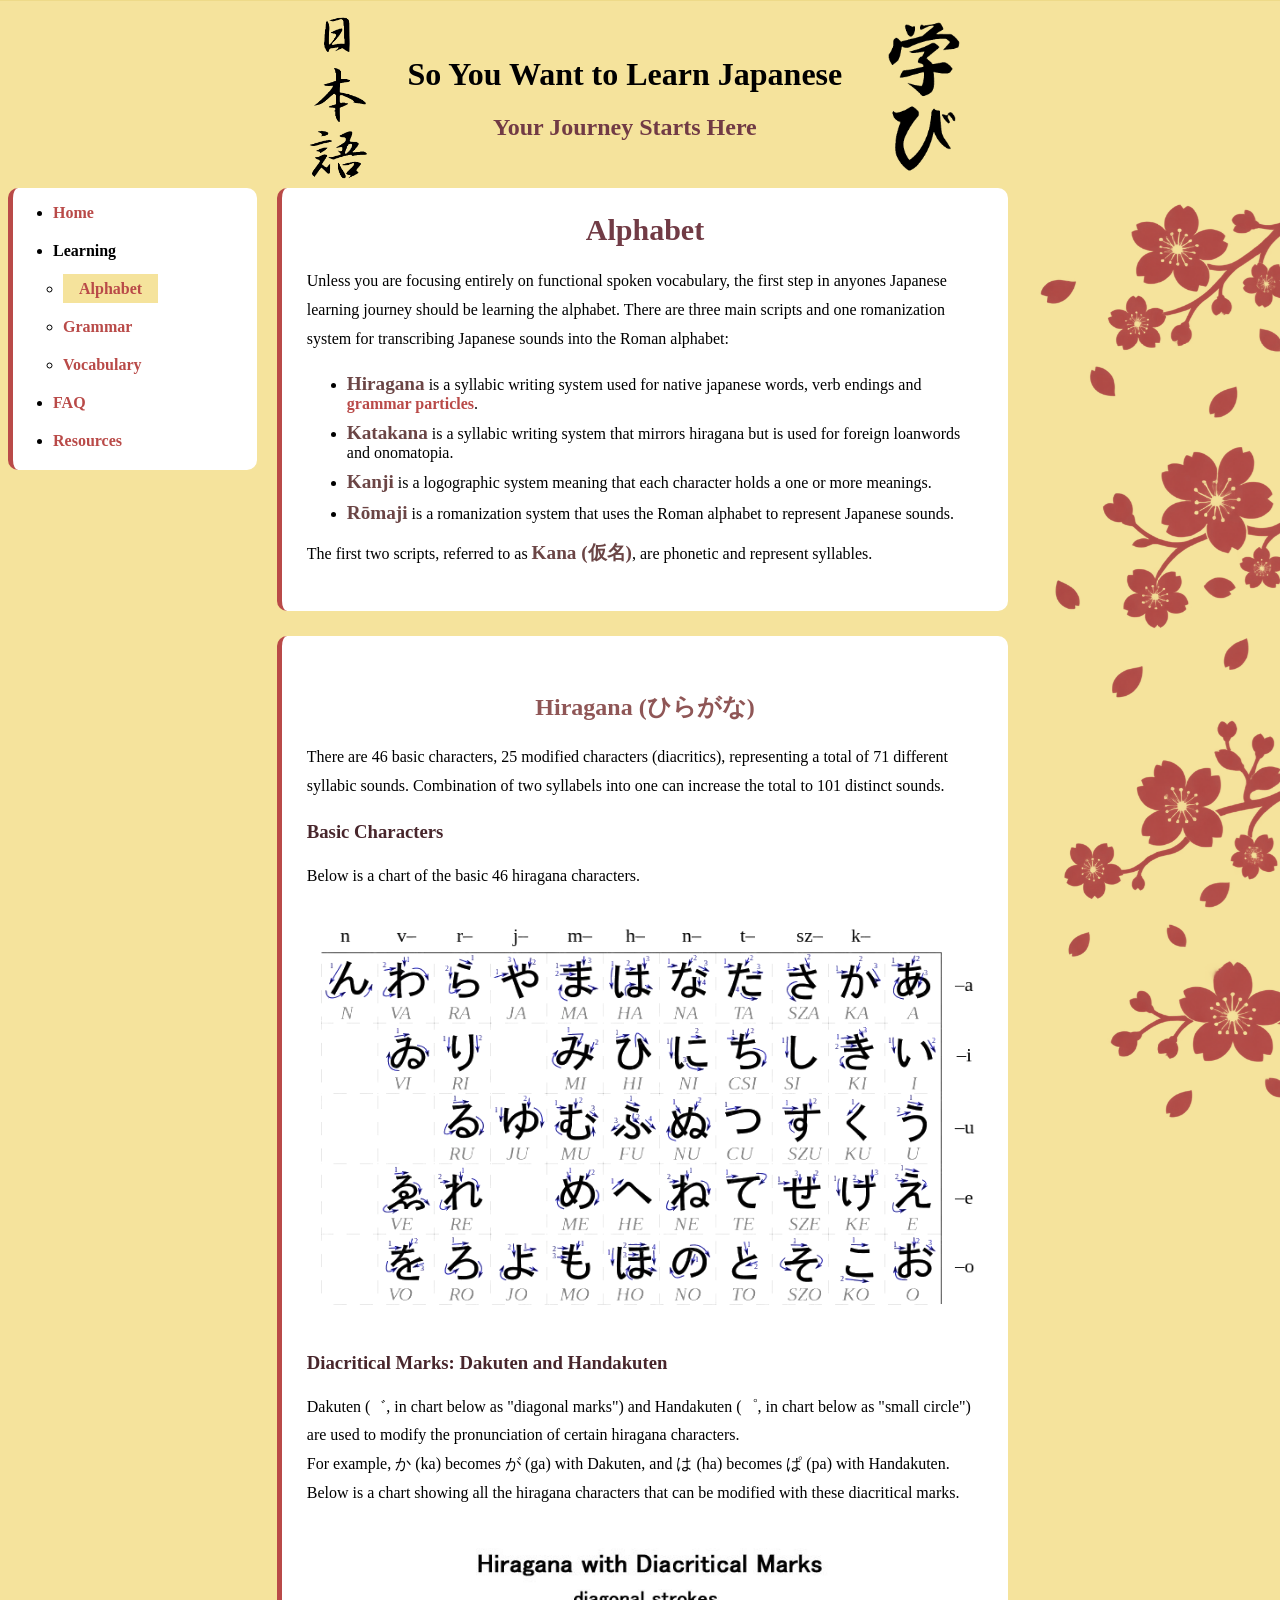
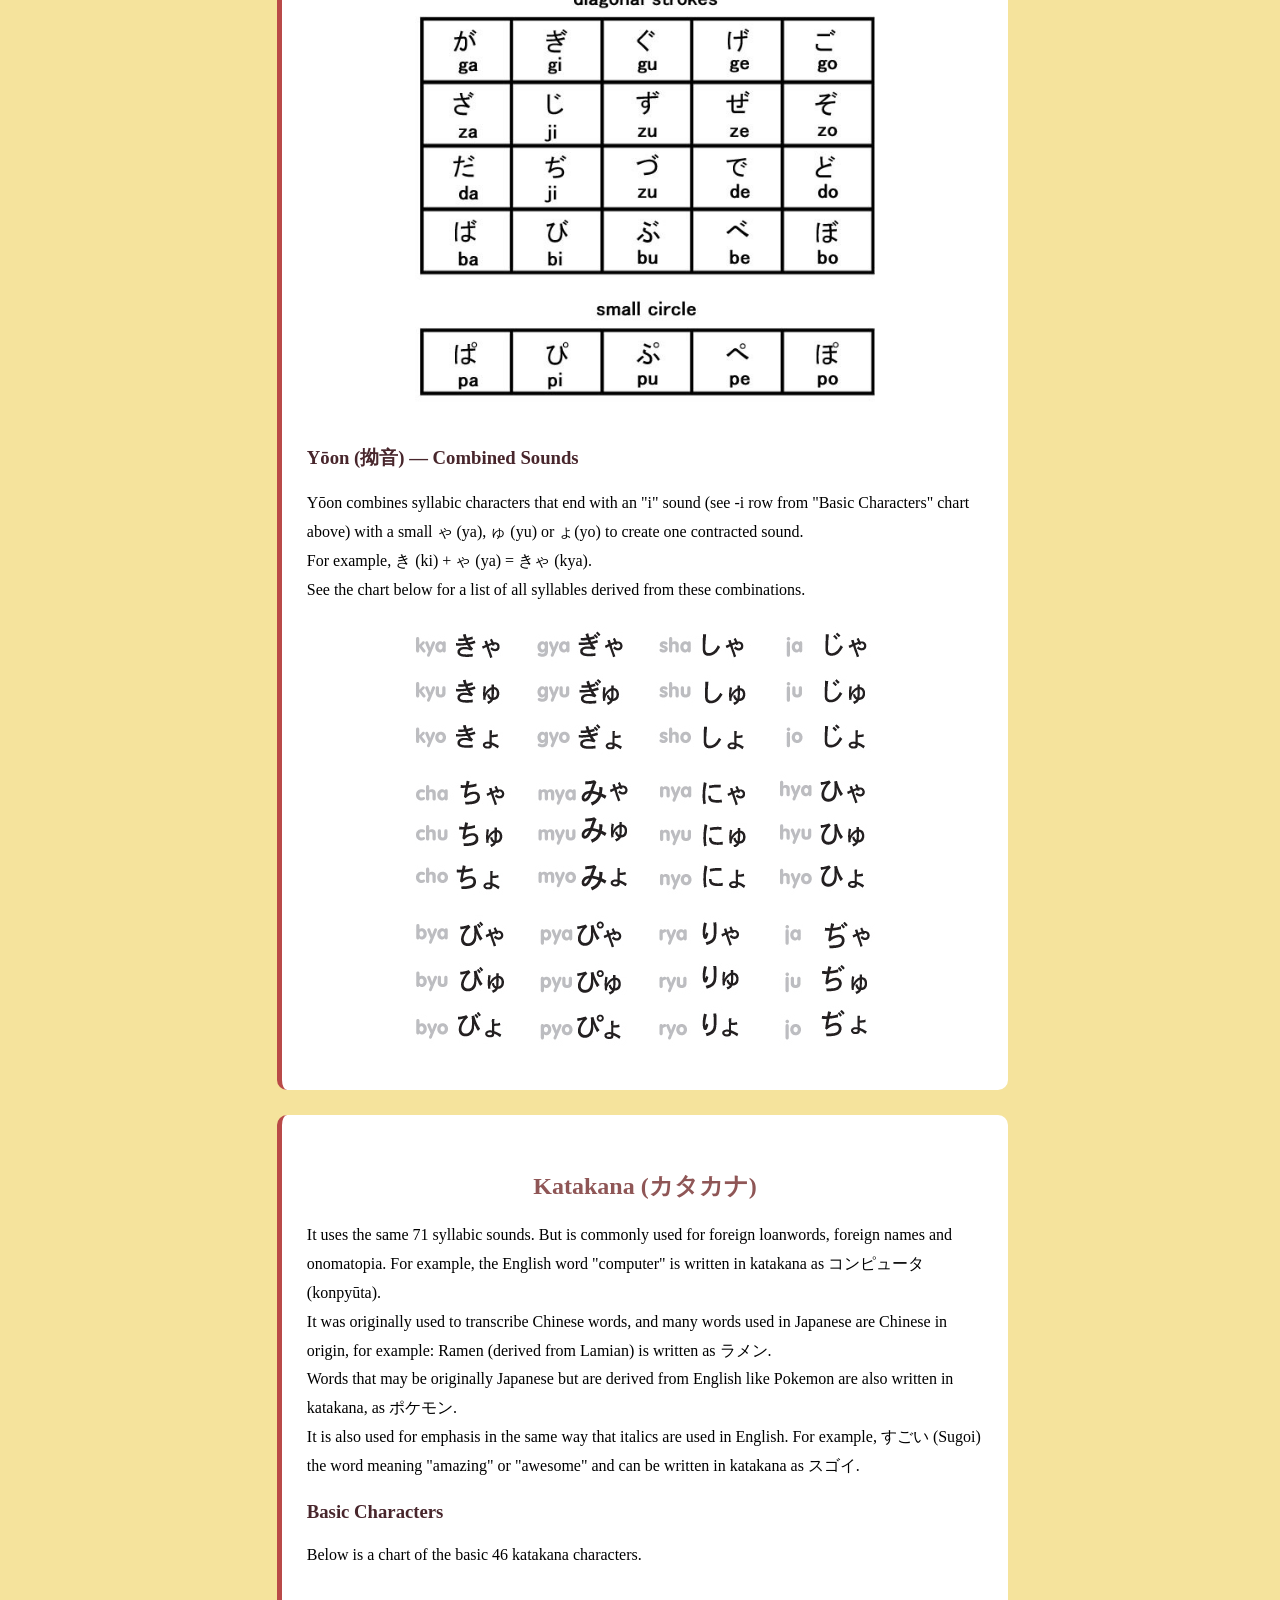
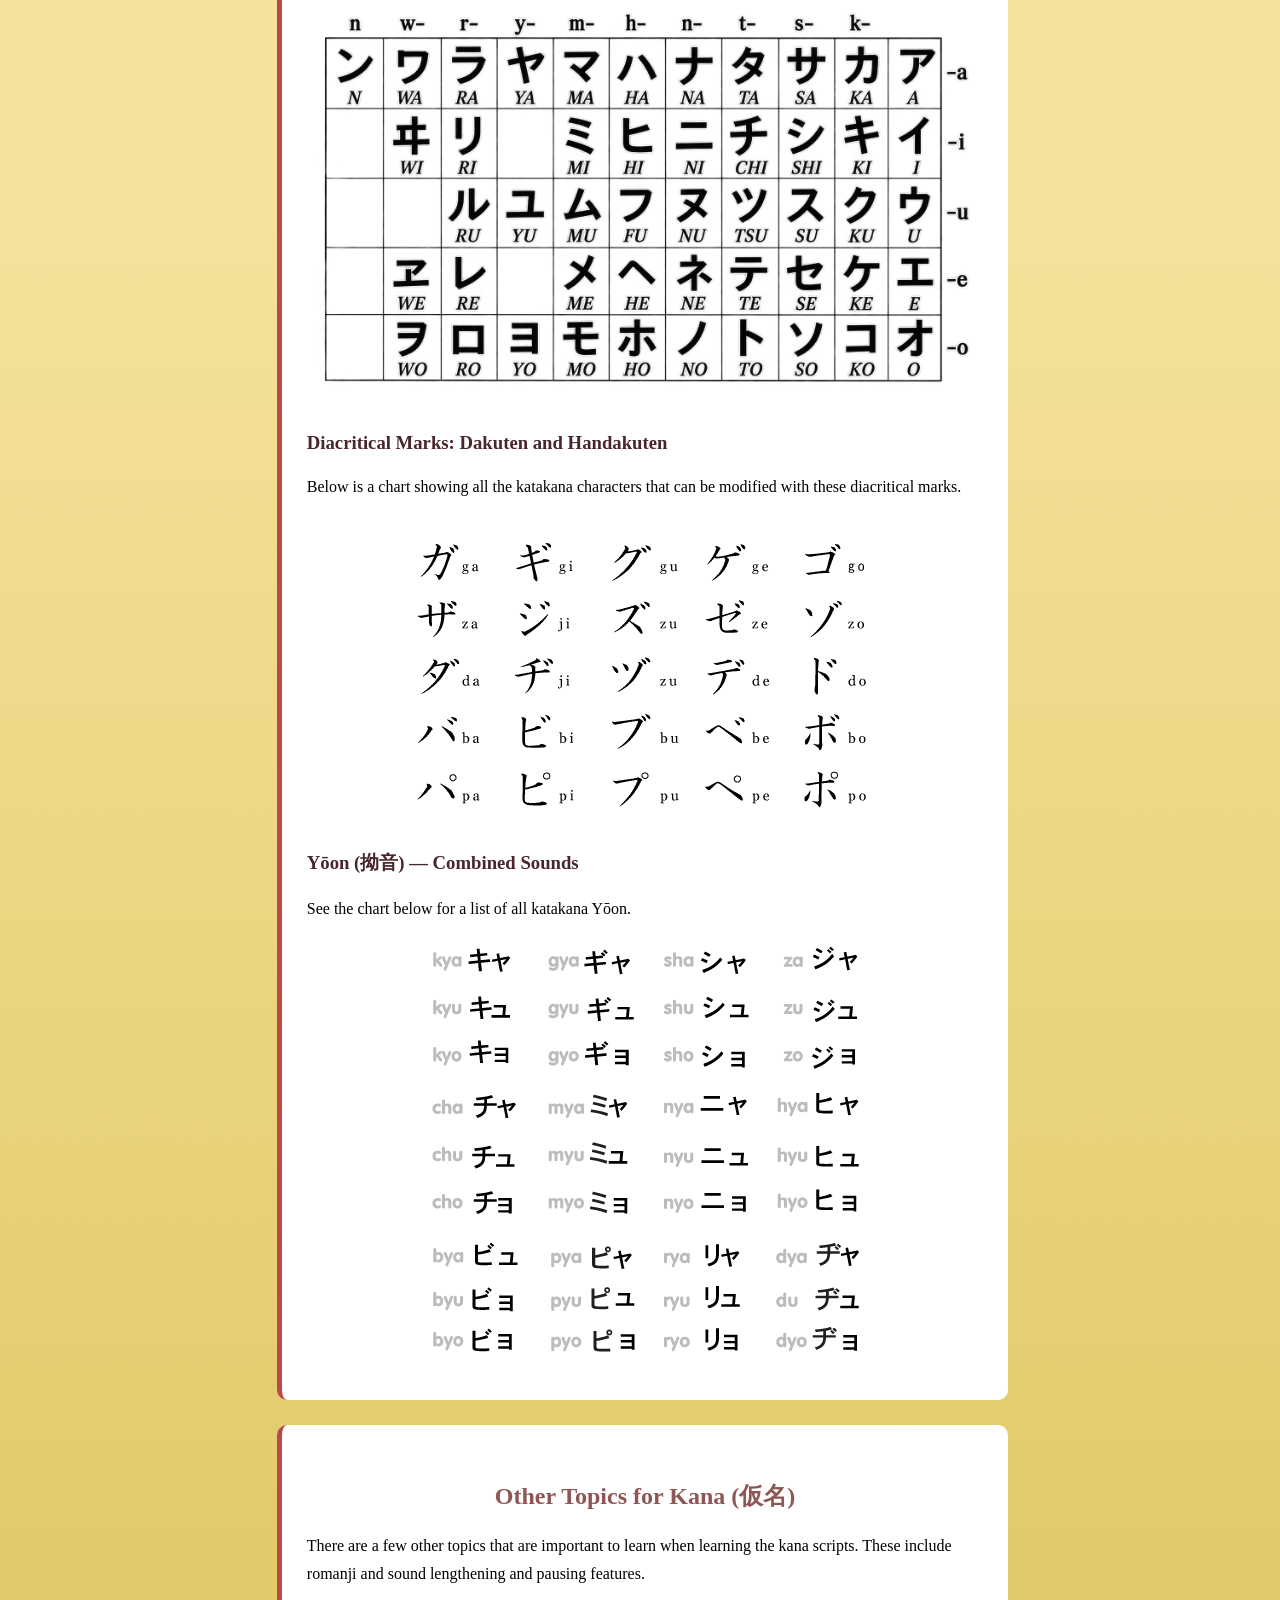
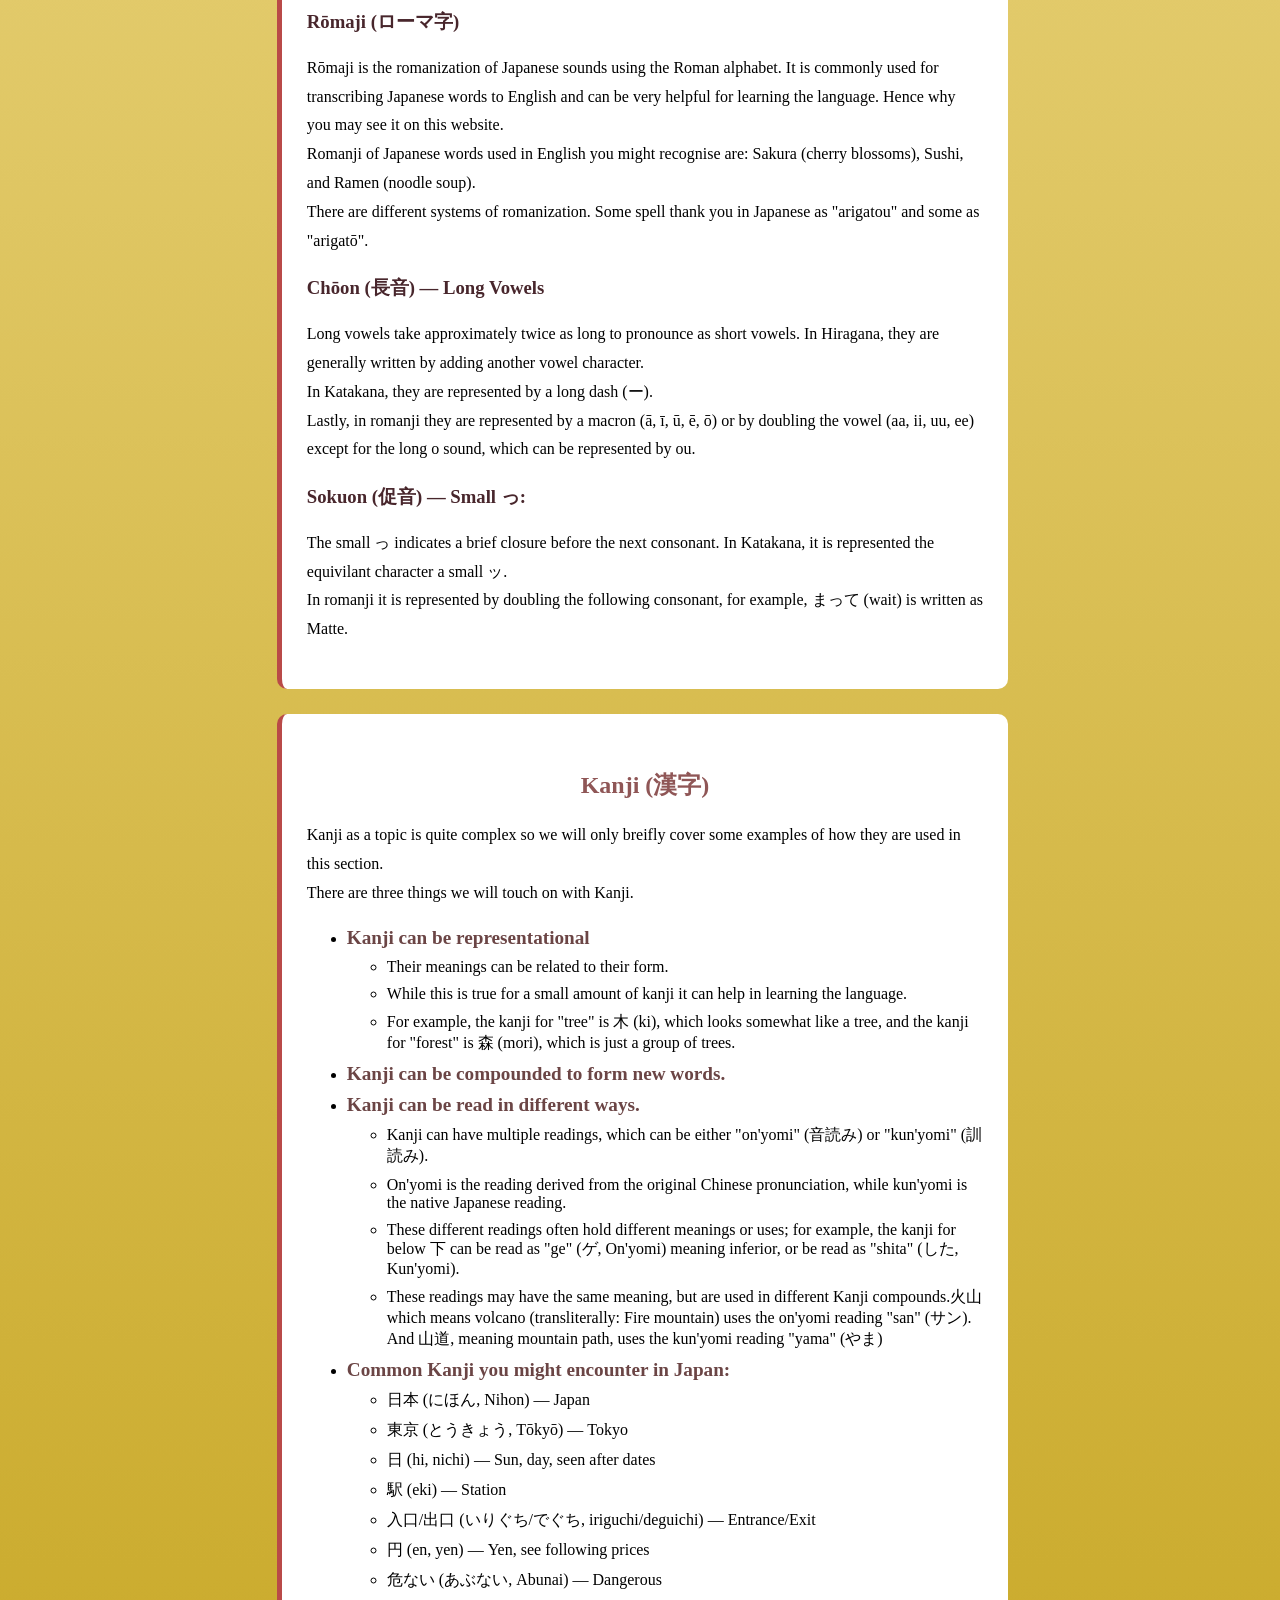
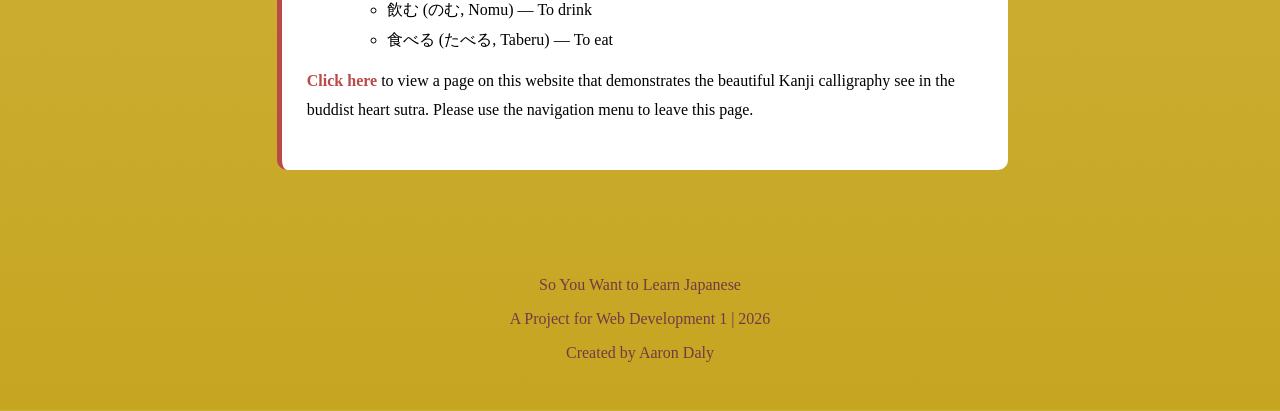
==== alphabet.html @ 7c4d6015 "Add files via upload" ====
<!DOCTYPE html>
<html>
<head>
    <title>Learning Point 1 - Learn Japanese</title>
    <link rel="stylesheet" href="japstyle.css">
</head>
<body>
    <!-- Header -->
    <header>
        <img src="images/japanese_caligraphy_for_japanese_language.png" alt="'Japanese Language' calligraphy" class="header-image">

        <div class="header-text">
            <h1>So You Want to Learn Japanese</h1>
            <h2>Your Journey Starts Here</h2>
        </div>

        <img src="images/japanese_caligraphy_for_learning.png" alt="'Learning' calligraphy" class="header-image">
    </header>
    <!-- Page Layout -->
    <div class="learning-page-layout">

<!-- Navigation Menu -->
        <div id="navigation">
            <ul id="menu">
                <li><a href="index.html">Home</a></li>
                <li><b>Learning</b></li>
                    <ul>
                        <li class="active"><a href="alphabet.html">Alphabet</a> </li>
                        <li><a href="grammar.html">Grammar</a></li>
                        <li><a href="vocab.html">Vocabulary</a></li>
                    </ul>
                <li><a href="faq.html">FAQ</a></li>
                <li><a href="resources.html">Resources</a></li>
            </ul>
        </div>

        <!-- Main Content Area -->
        <main>
            <!--Intro-->
            <div class="learning-content">    
                <h1>Alphabet</h1>
                <p>
                    Unless you are focusing entirely on functional spoken vocabulary, the first step in anyones Japanese
                    learning journey should be learning the alphabet. There are three main scripts and one romanization system for transcribing Japanese sounds into the Roman alphabet:
                    <ul>
                        <li><strong>Hiragana</strong> is a syllabic writing system used for native japanese words, verb endings and <a href=grammar.html>grammar particles</a>. </li>
                        <li><strong>Katakana</strong> is a syllabic writing system that mirrors hiragana but is used for foreign loanwords and onomatopia.</li>
                        <li><strong>Kanji</strong> is a logographic system meaning that each character holds a one or more meanings. </li>
                        <li><strong>Rōmaji</strong> is a romanization system that uses the Roman alphabet to represent Japanese sounds. </li>
                    </ul>
                    The first two scripts, referred to as <strong> Kana (仮名)</strong>, are phonetic and represent syllables.
                </p>
            </div>

            <!--Hiragana lesson-->
            <div class="learning-content">
                <h2>Hiragana (ひらがな)</h2>
                <p>
                    There are 46 basic characters, 25 modified characters (diacritics), 
                    representing a total of 71 different syllabic sounds. 
                    Combination of two syllabels into one can increase the total to 101 distinct sounds.
                </p>
                <h3>Basic Characters</h3>
                <p>
                    Below is a chart of the basic 46 hiragana characters.
                </p>
                <img src="images/hiragana_basic.png" alt="Basic Hiragana chart" style="max-width:100%;">
                <h3>Diacritical Marks: Dakuten and Handakuten</h3>
                <p>
                    Dakuten (゛, in chart below as "diagonal marks") and Handakuten (゜, in chart below as "small circle") are used to modify the pronunciation of certain hiragana characters. <br>
                    For example, か (ka) becomes が (ga) with Dakuten, and は (ha) becomes ぱ (pa) with Handakuten.
                    Below is a chart showing all the hiragana characters that can be modified with these diacritical marks.
                </p>
                <img src="images/hiragana-chart-diacritical.jpg" alt="Hiragana with Diacritical Marks" style="max-width:100%;">
                <h3>Yōon (拗音) — Combined Sounds</h3>
                <p>
                    Yōon combines syllabic characters that end with an "i" sound (see -i row from "Basic Characters" chart above) with a small ゃ (ya), ゅ (yu) or ょ(yo) to create one contracted sound. <br>
                    For example, き (ki) + ゃ (ya) = きゃ (kya). <br>
                    See the chart below for a list of all syllables derived from these combinations.
                </p>
                <img src="images/hiragana_yoon.png" alt="Hiragana yōon chart" style="max-width:100%;">
            </div>

            <!--Katakana lesson-->
            <div class="learning-content">
                <h2>Katakana (カタカナ)</h2>
                <p>
                    It uses the same 71 syllabic sounds. But is commonly used for foreign loanwords, foreign names and onomatopia. 
                    For example, the English word "computer" is written in katakana as コンピュータ (konpyūta). <br>
                    It was originally used to transcribe Chinese words, and many words used in Japanese are Chinese in origin, for example: Ramen (derived from Lamian) is written as ラメン. <br>
                    Words that may be originally Japanese but are derived from English like Pokemon are also written in katakana, as ポケモン. <br>
                    It is also used for emphasis in the same way that italics are used in English. For example, すごい (Sugoi) the word meaning "amazing" or "awesome" and can be written in katakana as スゴイ.
                </p>
                <h3>Basic Characters</h3>
                <p>
                    Below is a chart of the basic 46 katakana characters.
                </p>
                <img src="images/katakana_basic.png" alt="Basic Katakana chart">
                <h3>Diacritical Marks: Dakuten and Handakuten</h3>
                <p>
                    Below is a chart showing all the katakana characters that can be modified with these diacritical marks.
                </p>
                <img src="images/katakana_diacritics.webp" alt="Katakana with Diacritical Marks">
                <h3>Yōon (拗音) — Combined Sounds</h3>
                <p>
                    See the chart below for a list of all katakana Yōon.
                </p>
                <img src="images/katakana_yoon.png" alt="Katakana yōon chart">
            </div>

            <!--Other Topics-->
            <div class="learning-content">
                <h2> Other Topics for Kana (仮名)</h2>
                <p>
                    There are a few other topics that are important to learn when learning the kana scripts. These include romanji and sound lengthening and pausing features. 
                </p>
                <h3>Rōmaji (ローマ字)</h3>
                <p>
                    Rōmaji is the romanization of Japanese sounds using the Roman alphabet. It is commonly used for transcribing Japanese words to English and can be very helpful for learning the language. Hence why you may see it on this website. <br>
                    Romanji of Japanese words used in English you might recognise are: Sakura (cherry blossoms), Sushi, and Ramen (noodle soup). <br>
                    There are different systems of romanization. Some spell thank you in Japanese as "arigatou" and some as "arigatō".
                </p>
                <h3>Chōon (長音) — Long Vowels </h3>
                <p>
                    Long vowels take approximately twice as long to pronounce as short vowels. In Hiragana, they are generally written by adding another vowel character. <br>
                    In Katakana, they are represented by a long dash (ー).<br>
                    Lastly, in romanji they are represented by a macron (ā, ī, ū, ē, ō) or by doubling the vowel (aa, ii, uu, ee) except for the long o sound, which can be represented by ou.
                </p>
                <h3>Sokuon (促音) — Small っ:</h3>
                <p>
                    The small っ indicates a brief closure before the next consonant. In Katakana, it is represented the equivilant character a small ッ.<br>
                    In romanji it is represented by doubling the following consonant, for example, まって (wait) is written as Matte. 
                </p>
            </div>

            <!--Kanji-->
            <div class="learning-content">
                <h2>Kanji (漢字)</h2>
                <p>
                    Kanji as a topic is quite complex so we will only breifly cover some examples of how they are used in this section. <br>
                    There are three things we will touch on with Kanji. 
                </p>
                    <ul>
                        <li> <strong>Kanji can be representational</strong></li>
                        <ul>
                            <li>Their meanings can be related to their form. 
                            <li>While this is true for a small amount of kanji it can help in learning the language. </li> 
                            <li> For example, the kanji for "tree" is 木 (ki), which looks somewhat like a tree, and the kanji for "forest" is 森 (mori), which is just a group of trees.</li>
                        </ul>
                        <li><strong>Kanji can be compounded to form new words.</strong></li>

                        <li><strong>Kanji can be read in different ways.</strong> 
                        <ul>
                            <li>Kanji can have multiple readings, which can be either "on'yomi" (音読み) or "kun'yomi" (訓読み).</li>
                            <li>On'yomi is the reading derived from the original Chinese pronunciation, while kun'yomi is the native Japanese reading.</li>
                            <li>These different readings often hold different meanings or uses; for example, the kanji for below 下 can be read as "ge" (ゲ, On'yomi) meaning inferior, or be read as "shita" (した, Kun'yomi).</li>
                            <li>These readings may have the same meaning, but are used in different Kanji compounds.火山 which means volcano (transliterally: Fire mountain) uses the on'yomi reading "san" (サン). And 山道, meaning mountain path, uses the kun'yomi reading "yama" (やま)</li>
                        </ul>
                            <li> <strong>Common Kanji you might encounter in Japan:</strong></li>
                            <ul>
                                <li> 日本 (にほん, Nihon) — Japan</li>
                                <li> 東京 (とうきょう, Tōkyō) — Tokyo</li>
                                <li> 日 (hi, nichi) — Sun, day, seen after dates</li>
                                <li> 駅 (eki) — Station</li>
                                <li> 入口/出口 (いりぐち/でぐち, iriguchi/deguichi) — Entrance/Exit</li>
                                <li> 円 (en, yen) — Yen, see following prices</li>
                                <li> 危ない (あぶない, Abunai) — Dangerous</li>
                                <li> 飲む (のむ, Nomu) — To drink</li>
                                <li> 食べる (たべる, Taberu) — To eat</li>
                            </ul>
                        </li>
                    </ul>
                <p>
                    <a href="heart_sutra.html"> Click here </a> to view a page on this website that demonstrates the beautiful Kanji calligraphy see in the buddist heart sutra. Please use the navigation menu to leave this page.
                </p>
            </div>
        </main>

        <!-- Blossom decoration -->
        <div class="blossom-panel">
            <img src="images/cherryblossom.png" alt="Cherry Blossoms">
        </div>
    </div>

    <!-- Footer -->
    <footer>
        <p>So You Want to Learn Japanese</p>
        <p> A Project for Web Development 1 | 2026</p>
        <p>Created by Aaron Daly</p>
    </footer>
</body>
</html>
---- japstyle.css ----
/* WHOLE PAGE */
html {
    background: linear-gradient(180deg, #F5E39C, #F5E39C, #c6a521);

    /* Preventing user from scrolling horizontally */
    overflow-x: clip;
}

/* Main content for every page */
main {
    width: 85%;
    max-width: 1000px;
    margin: 0 auto;
}

/* Index page Layout */
.index-page-layout {
    display: flex;
    gap: 20px;
}

/* Index page main content flexbox */
.index-page-layout main {
    flex: 5;
    min-width: 0;
}

/* Left blossom Panel */
.index-left-decoration {
    flex: 1;
    min-width: 0;

    /*used to make sure images only move past the header and then stop scrolling
    used again in navigation bar and with blossom panel on learning content pages*/
    position: sticky;
    top: 0;
    align-self: flex-start;
}

/* Right blossom Panel */
.index-right-decoration {
    flex: 1;
    min-width: 0;
    position: sticky;
    top: 0;
    align-self: flex-start;
}

/* Both blossom images */
.index-right-decoration img,
.index-left-decoration img {
    width: 300px;
    max-width: none;
    height: auto;
    display: block;

    /*used to make sure the images don't change regardless of container size and resizing of the page*/
    position: absolute;
    top: 0;
}

/* Left image */
.index-left-decoration img {
    left: -30px;
    transform: rotate(180deg);
}

/* Right image */
.index-right-decoration img {
    right: -30px;
}


/* Main content box for index page */
.index-content {
    display: flex;
    background-color: white;
    align-items: center;

    /* used to make sure the content is above the blossom images */
    z-index: 1;

    position: relative;
    padding: 25px;
    margin-bottom: 25px;
    border-radius: 10px;
    border-left: 5px solid #B94A48;
}

.index-content-text {
    flex: 2;
    min-width: 0;
    text-align: center;
}

.index-content-image {
    flex: 1;
    min-width: 0;
    display: flex;
    align-items: center;
}

.index-content-image img {
    display: block;
    max-width: 100%;
    max-height: 250px;
    width: auto;
    height: auto;
}

/*When width of page makes images are not readable
the container for the images disappears*/
@media (max-width: 600px) {
    .index-content-image {
        display: none;
    }
}

/* HEADINGS */
header {
    display: flex;
    justify-content: center;
    align-items: center;
    gap: 30px;
    text-align: center;
}

.header-text {
    text-align: center;
}

.header-image {
    height: 180px;
    width: auto;
}

/* colour for main headings sligthly different to boarder colour */
h2 {
    color: #713B45;
}

/* Slightly darker colour for less important sections */
h3 {
    color: #48262c;
}

/* Colour for links matches boarders to not have too many different colours */
a {
    color: #B94A48;
    font-weight: bold;
    text-decoration: none;
}

/* Reusing colour from headings for hover effect*/
a:hover {
    color: #713B45;
}

/* Footer */
footer {
    text-align: center;
    padding: 25px;
    margin-top: 40px;
    color: #713B45;
}

/* OTHER PAGES */

/* Layout for all pages but index */
.learning-page-layout {
    display: flex;
    gap: 20px;
}

/* Nav Menu */
#navigation {
    background-color: #FFFFFF;
    align-self: flex-start;
    flex: 1;
    border-left: 5px solid #B94A48;
    border-radius: 10px;
    z-index: 2;


    position: sticky;
    top: 100px;
}

#navigation li {
    margin-bottom: 20px;
}

#navigation ul ul {
    padding-left: 10px;
    margin-top: 10px;
}

#navigation ul ul li {
    margin-bottom: 20px;
}


/* Giving currectn page in nav menu a background colour */
#menu li.active a {
    background: #F5E39C;
    padding: .4em 1em .4em 1em;
}

/* Main content area for learning pages */
.learning-page-layout main {
    flex: 3;
    min-width: 0;
    margin: 0;
}

.learning-content {
    position: relative;

    /* used to make sure the content is above the blossom images */
    z-index: 1;

    min-width: 0;
    background-color: #FFFFFF;
    padding: 25px;
    margin-bottom: 25px;
    border-radius: 10px;
    border-left: 5px solid #B94A48;
}

.learning-content h1 {
    color: #713B45;
    font-size: 30px;
    margin-top: 0;
    text-align: center;
}

.learning-content h2 {
    color: #8F5656;
    font-size: 24px;
    margin-top: 30px;
    text-align: center;
}

.learning-content img {
    max-width: 100%;
    height: auto;
    display: block;
    margin: 15px auto;
}

.learning-content p {
    margin-bottom: 20px;
    line-height: 1.8;
}

/*Heart Sutra Page Image*/
.sutra {
    flex: 1;
    min-width: 0;
    display: flex;
    justify-content: center;
    align-items: flex-start;
    position: relative;
    z-index: 1;
}

.sutra img {
    width: 1150px;
    max-width: none;
    height: auto;
    display: block;
}

/* Blossom panel for learning content page decoration */
.blossom-panel {
    flex: 1;
    min-width: 0;
    position: sticky;
    top: 0;
    align-self: flex-start;
}

/* Blossom image */
.blossom-panel img {
    width: 300px;
    max-width: none;
    height: auto;
    display: block;
    position: absolute;
    top: 0;
    right: -30px;
}

/* Text Formatting */

/* Using strong for important information, with slightly different size than <b> */
strong {
    color: #6b4545;
    font-size: 1.2rem;
}


/* Grammar */

/* Highlighting subject, object, verbs and particles in text, using contrasting colours*/
mark.subject {
    color: rgb(19, 158, 158);
    background: none;
}

mark.object {
    color: rgb(153, 55, 19);
    background: none;
}

mark.verb {
    color: rgb(175, 153, 28);
    background: none;
}

mark.particle {
    color: #8b36c1;
    background: none;
}

li {
    margin-top: 9px;
}
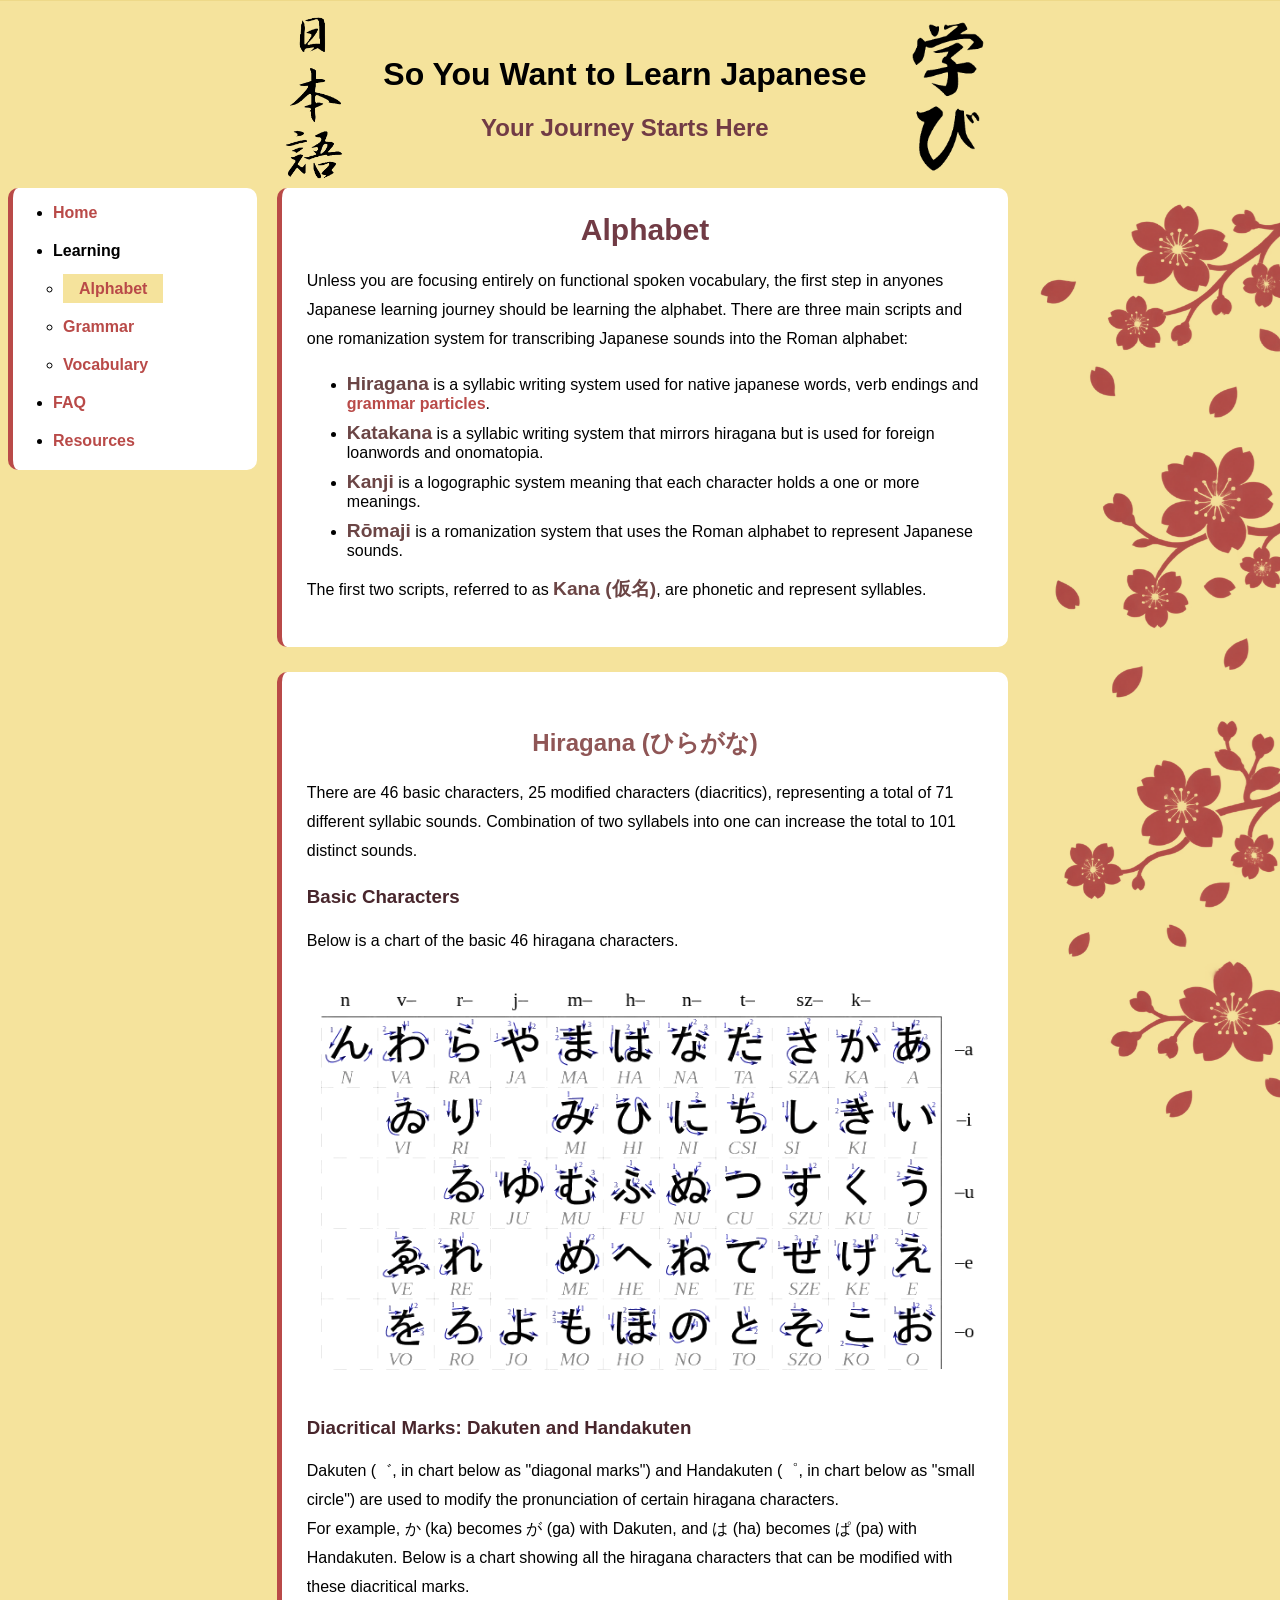
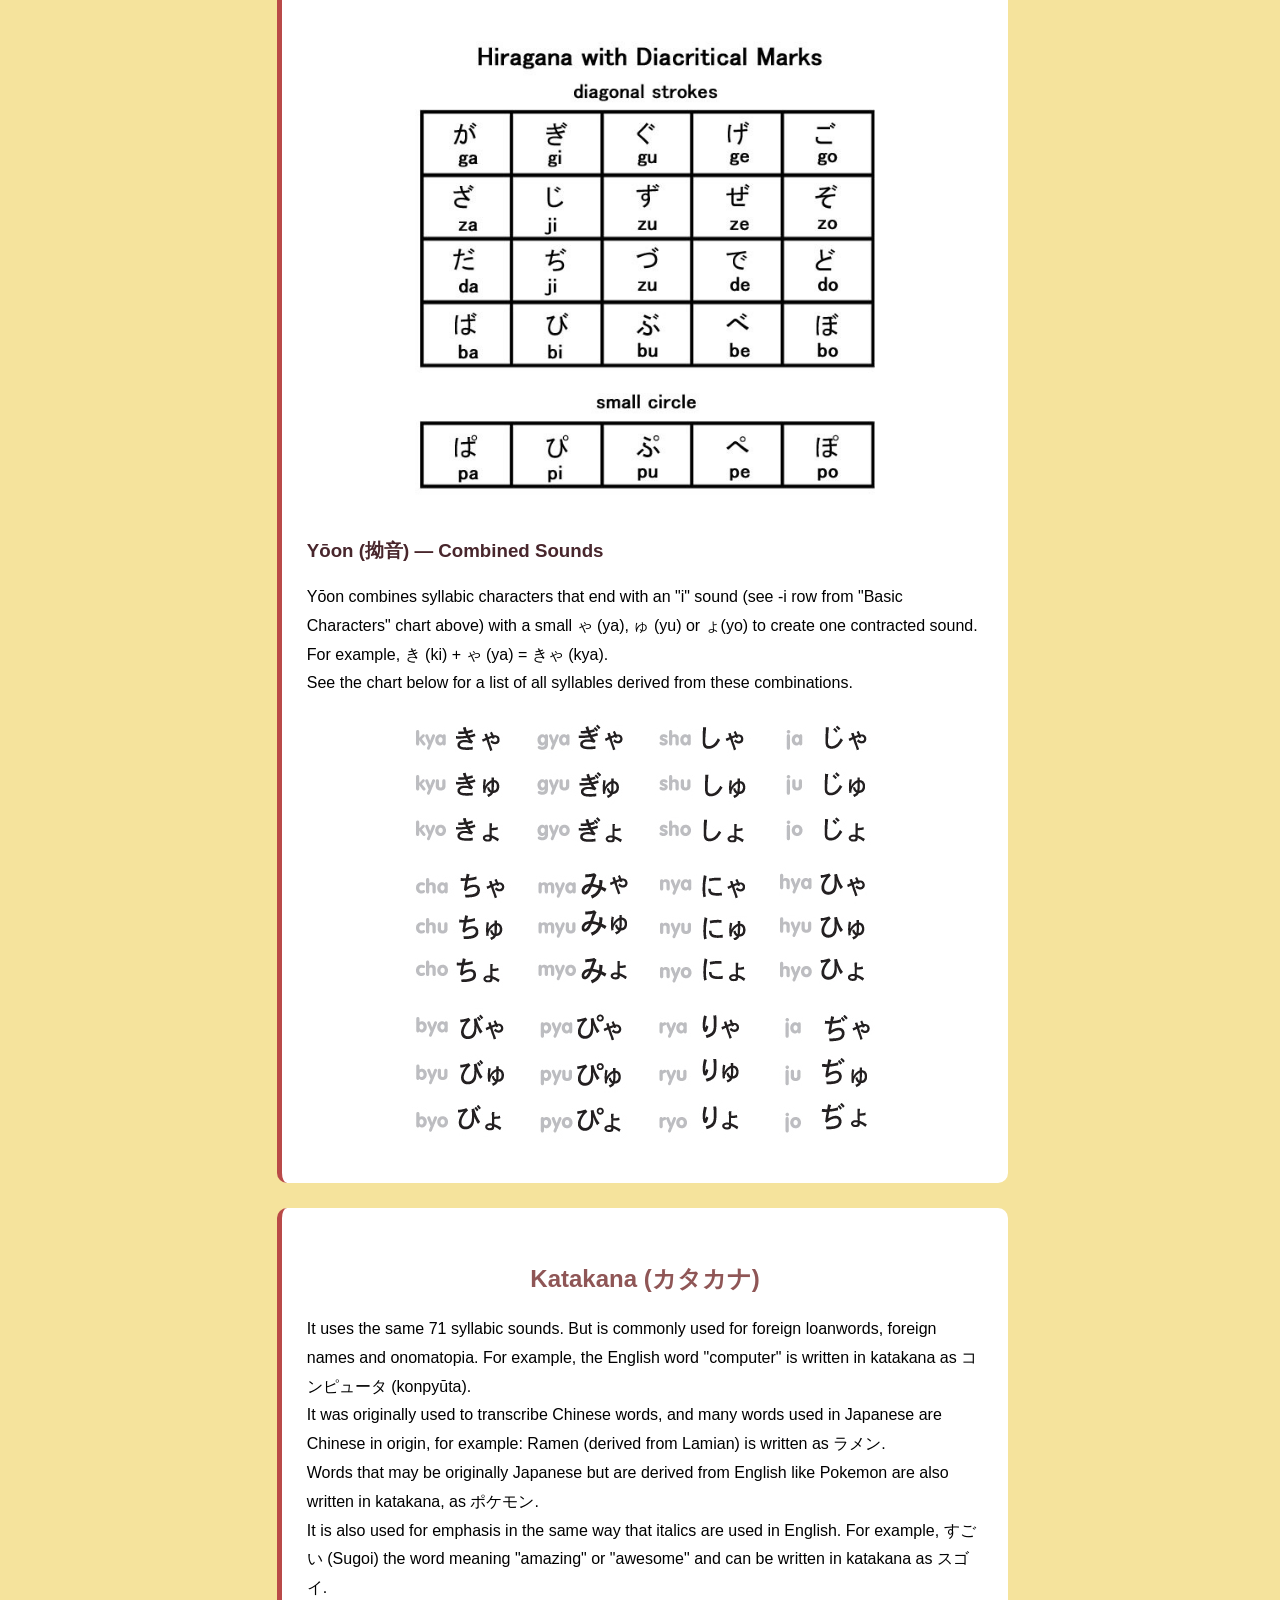
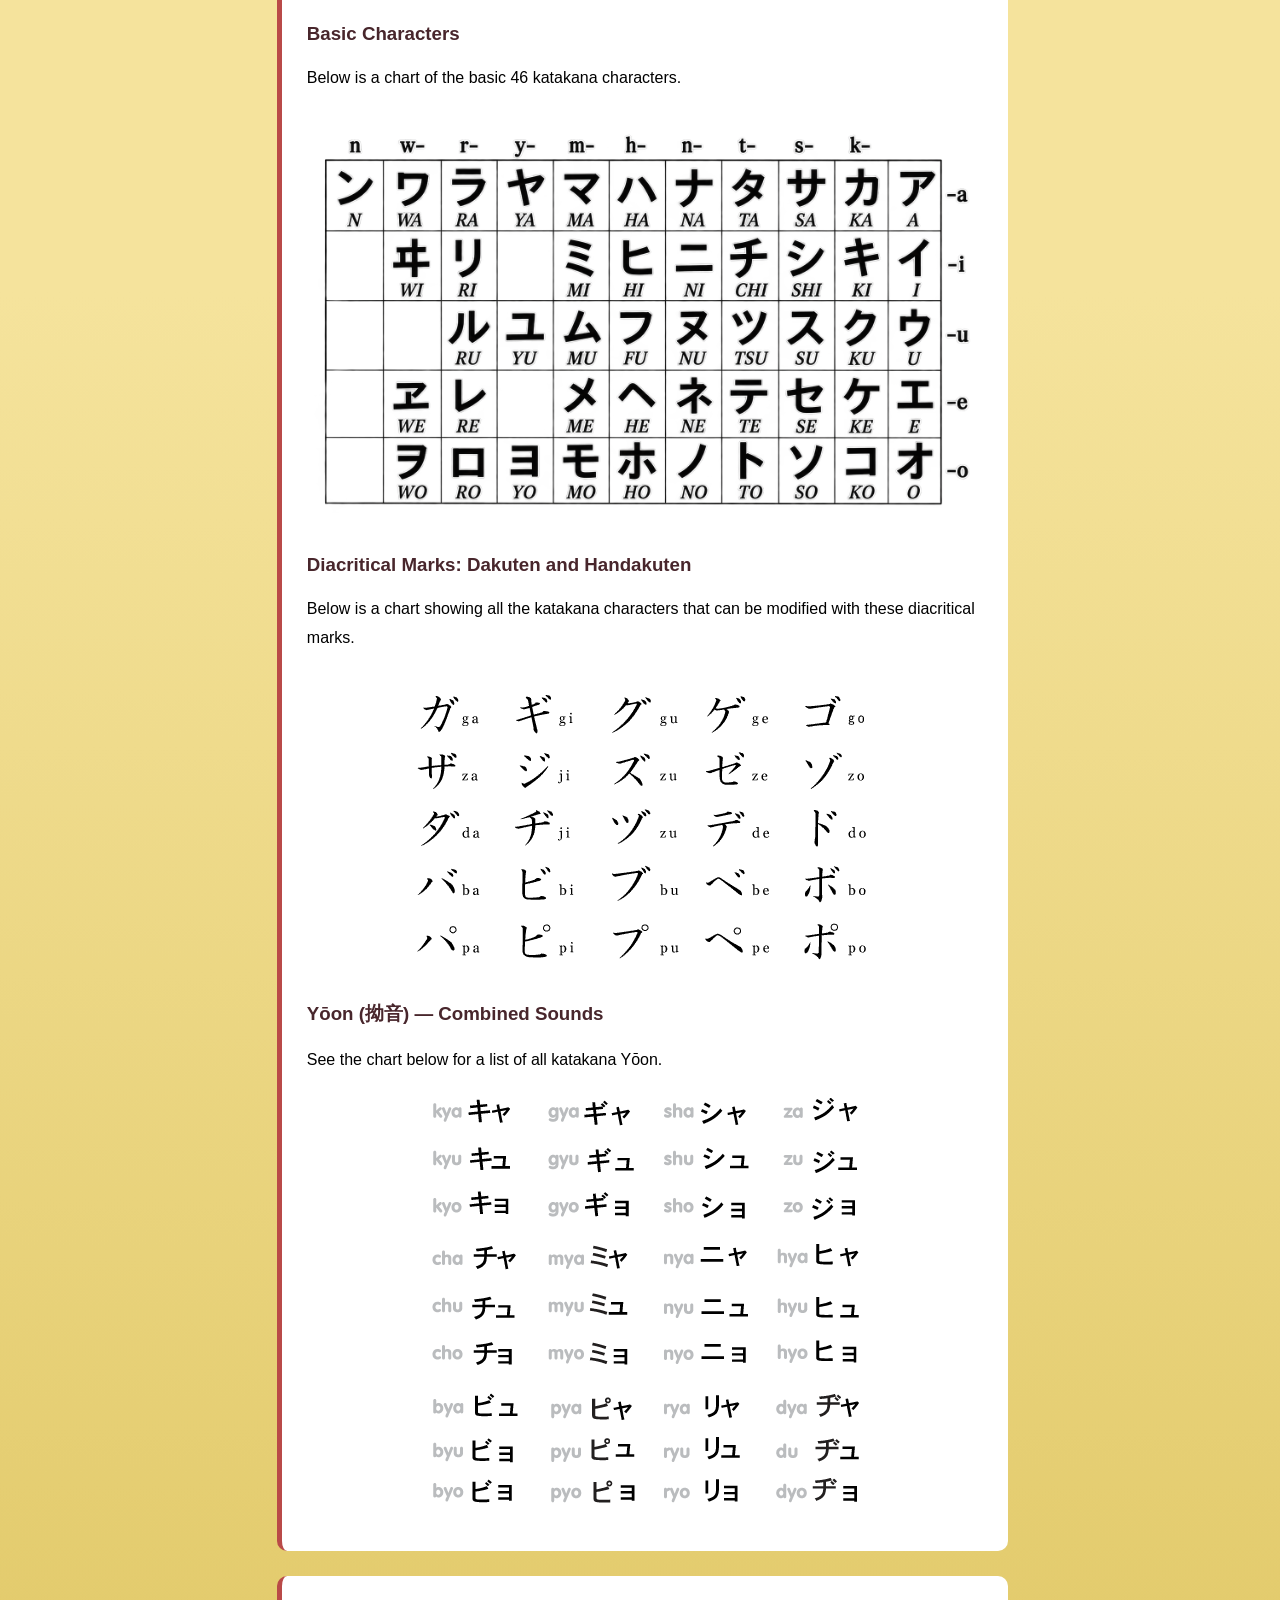
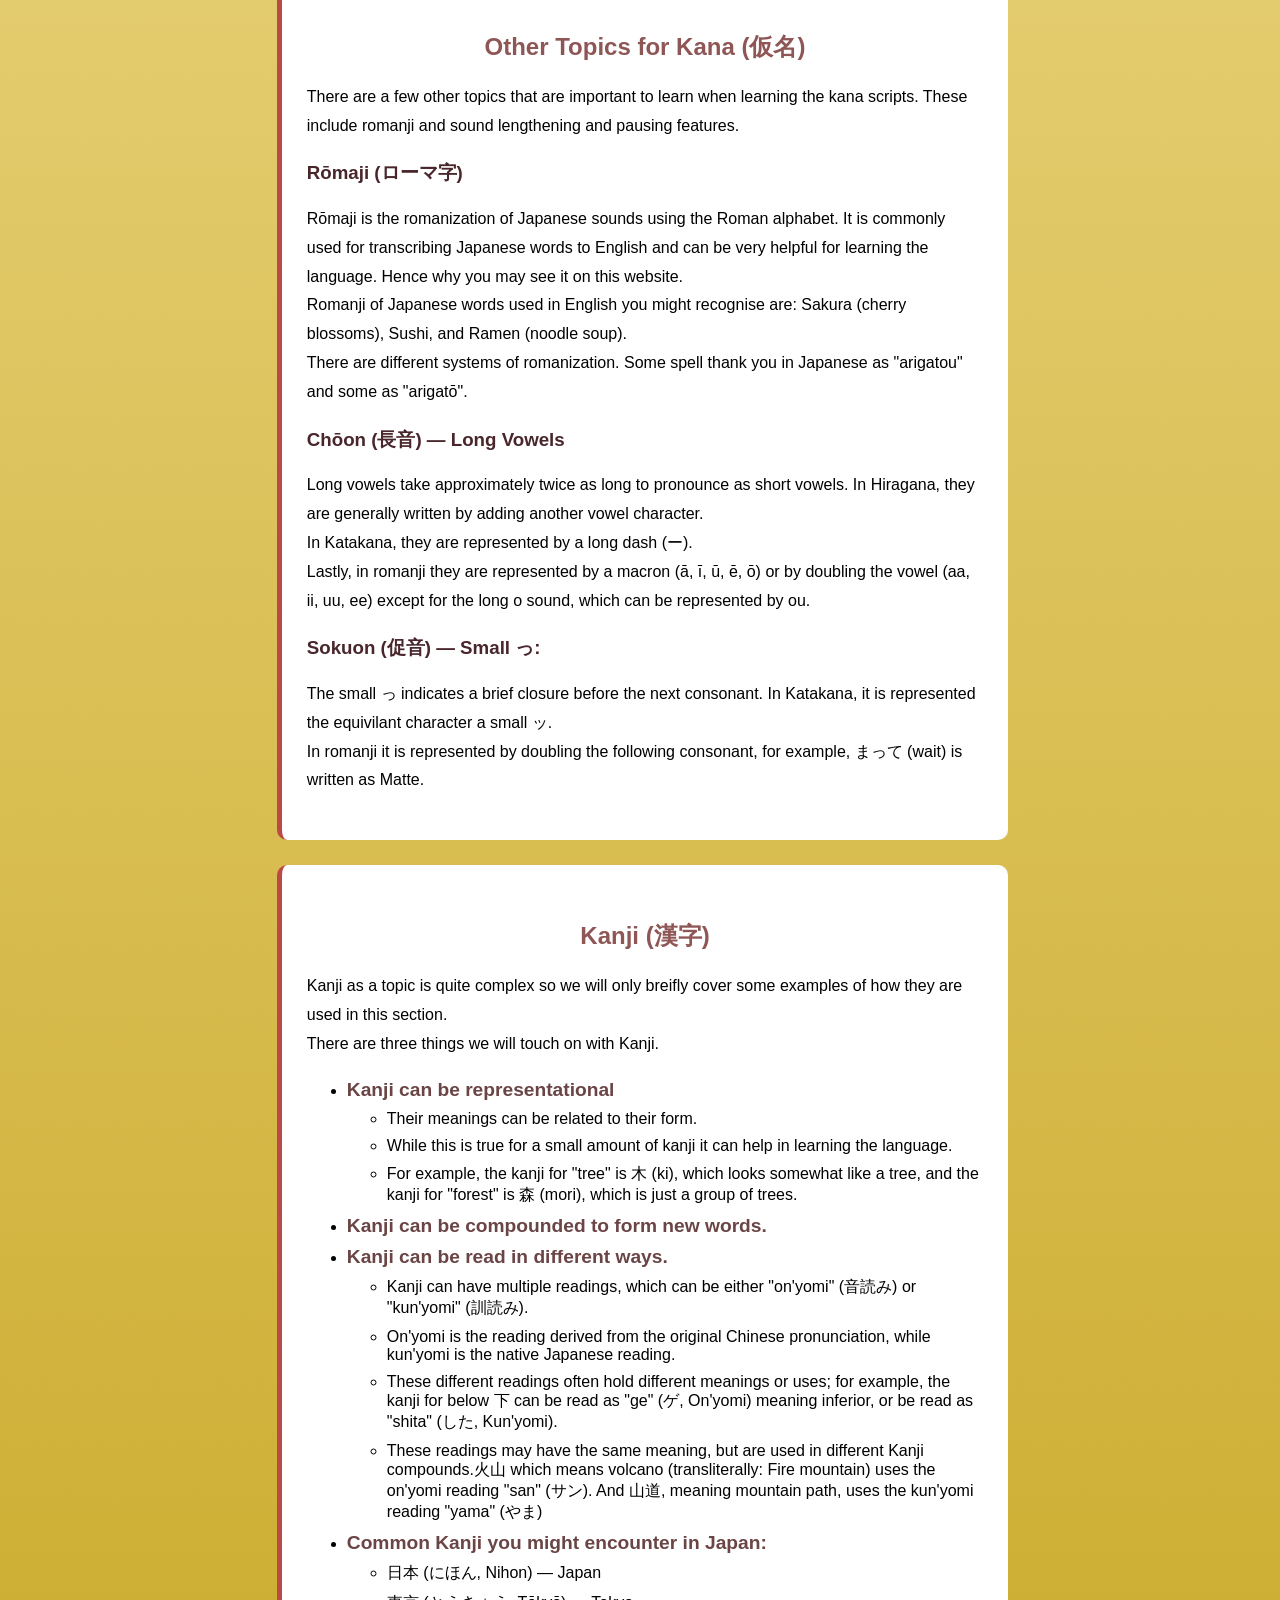
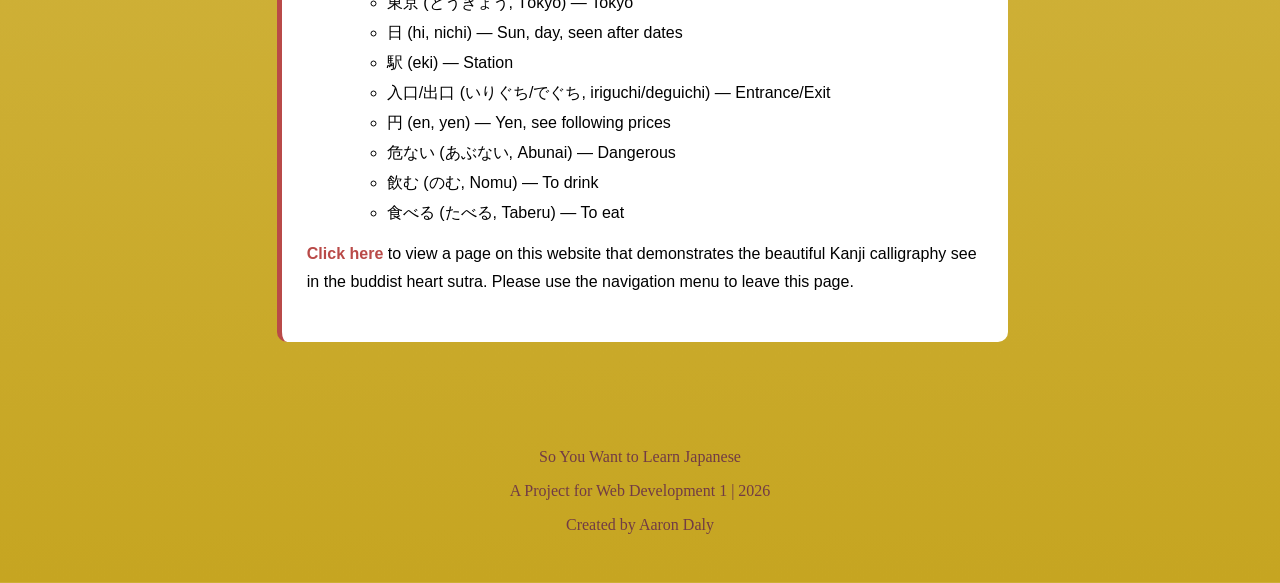
==== commit 8d4d209f: "Add files via upload" ====
--- a/alphabet.html
+++ b/alphabet.html
@@ -3,7 +3,8 @@
 <html>
 <head>
     <title>Learning Point 1 - Learn Japanese</title>
-    <link rel="stylesheet" href="japstyle.css">
+    <link rel="stylesheet" href="general_japstyle.css">
+    <link rel="stylesheet" href="learning_japstyle.css">
 </head>
 <body>
     <!-- Header -->
--- a/general_japstyle.css
+++ b/general_japstyle.css
@@ -0,0 +1,63 @@
+/* WHOLE PAGE */
+html {
+    background: linear-gradient(180deg, #F5E39C, #F5E39C, #c6a521);
+
+    /* Preventing user from scrolling horizontally */
+    overflow-x: clip;
+}
+
+/* Styling for every page */
+
+/* Main content for every page */
+main {
+    width: 85%;
+    max-width: 1000px;
+    margin: 0 auto;
+    font-family: "Arial (Body)", Arial, sans-serif;
+}
+
+/* Header formatting */
+header {
+    display: flex;
+    justify-content: center;
+    align-items: center;
+    gap: 30px;
+    text-align: center;
+    font-family: "Arial (Headings)", Arial, sans-serif;
+}
+
+.header-image {
+    height: 180px;
+    width: auto;
+}
+
+/* colour for main headings sligthly different to boarder colour */
+h2 {
+    color: #713B45;
+}
+
+/* Slightly darker colour for less important sections */
+h3 {
+    color: #48262c;
+}
+
+/* Colour for links matches boarders to not have too many different colours */
+a {
+    color: #B94A48;
+    font-weight: bold;
+    text-decoration: none;
+}
+
+/* Reusing colour from headings for hover effect*/
+a:hover {
+    color: #713B45;
+}
+
+/* Footer */
+footer {
+    text-align: center;
+    padding: 25px;
+    margin-top: 40px;
+    /* Colour matching headings */
+    color: #713B45;
+}
--- a/learning_japstyle.css
+++ b/learning_japstyle.css
@@ -0,0 +1,164 @@
+/* Styling all Pages apart from Index */
+
+/* Layout for all pages but Index */
+.learning-page-layout {
+    display: flex;
+    gap: 20px;
+}
+
+/* Nav Menu */
+#navigation {
+    background-color: #FFFFFF;
+    align-self: flex-start;
+    flex: 1;
+    border-left: 5px solid #B94A48;
+    border-radius: 10px;
+    z-index: 2;
+
+
+    position: sticky;
+    top: 100px;
+    font-family: "Arial (Headings)", Arial, sans-serif;
+}
+
+#navigation li {
+    margin-bottom: 20px;
+}
+
+#navigation ul ul {
+    padding-left: 10px;
+    margin-top: 10px;
+}
+
+#navigation ul ul li {
+    margin-bottom: 20px;
+}
+
+
+/* Giving currectn page in nav menu a background colour */
+#menu li.active a {
+    background: #F5E39C;
+    padding: .4em 1em .4em 1em;
+}
+
+/* Main content area for learning pages */
+.learning-page-layout main {
+    flex: 3;
+    min-width: 0;
+    margin: 0;
+}
+
+.learning-content {
+    position: relative;
+
+    /* used to make sure the content is above the blossom images */
+    z-index: 1;
+
+    min-width: 0;
+    background-color: #FFFFFF;
+    padding: 25px;
+    margin-bottom: 25px;
+    border-radius: 10px;
+    border-left: 5px solid #B94A48;
+}
+
+.learning-content h1 {
+    color: #713B45;
+    font-size: 30px;
+    margin-top: 0;
+    text-align: center;
+}
+
+.learning-content h2 {
+    color: #8F5656;
+    font-size: 24px;
+    margin-top: 30px;
+    text-align: center;
+}
+
+.learning-content img {
+    max-width: 100%;
+    height: auto;
+    display: block;
+    margin: 15px auto;
+}
+
+.learning-content p {
+    margin-bottom: 20px;
+    line-height: 1.8;
+}
+
+/* Heart Sutra Page Image */
+.sutra {
+    display: flex;
+    justify-content: center;
+    min-width: 0;
+    /* Keeps it within flex container veritically */
+    align-items: flex-start;
+    position: relative;
+    z-index: 1;
+}
+
+.sutra img {
+    /* Flex shrink and width allow the image to overflow horizonally allowing for an interesting visual effect */
+    width: 140%;
+    flex-shrink: 0;
+    height: auto;
+    display: block;
+}
+
+/* Blossom panel for learning content page decoration */
+.blossom-panel {
+    flex: 1;
+    min-width: 0;
+    position: sticky;
+    top: 0;
+    align-self: flex-start;
+}
+
+/* Blossom image for learning content page decoration */
+.blossom-panel img {
+    width: 300px;
+    max-width: none;
+    height: auto;
+    display: block;
+    position: absolute;
+    top: 0;
+    right: -30px;
+}
+
+/* Text Formatting */
+
+/* Using strong for important information, with slightly different size than <b> */
+strong {
+    color: #6b4545;
+    font-size: 1.2rem;
+}
+
+
+/* Grammar */
+
+/* Highlighting subject, object, verbs and particles in text, using contrasting colours*/
+mark.subject {
+    color: rgb(19, 158, 158);
+    background: none;
+}
+
+mark.object {
+    color: rgb(153, 55, 19);
+    background: none;
+}
+
+mark.verb {
+    color: rgb(175, 153, 28);
+    background: none;
+}
+
+mark.particle {
+    color: #8b36c1;
+    background: none;
+}
+
+li {
+    margin-top: 9px;
+}
